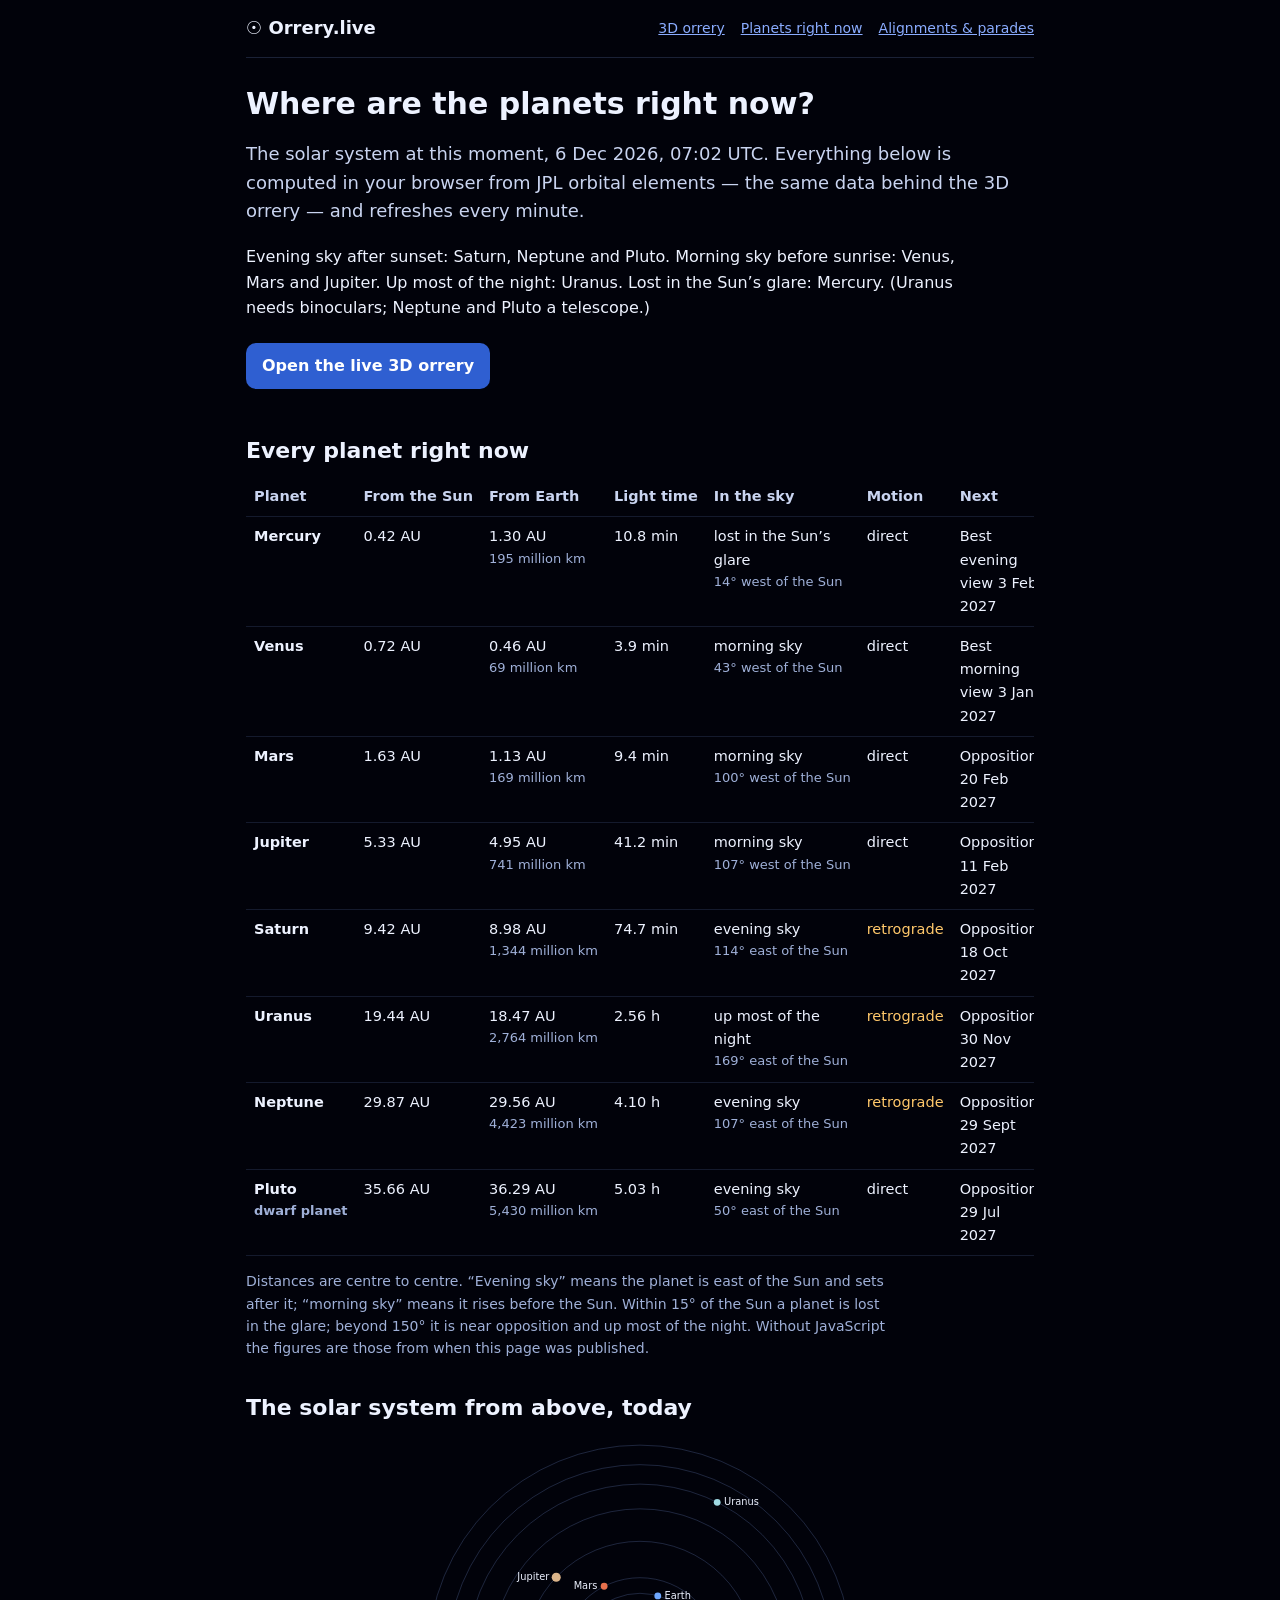
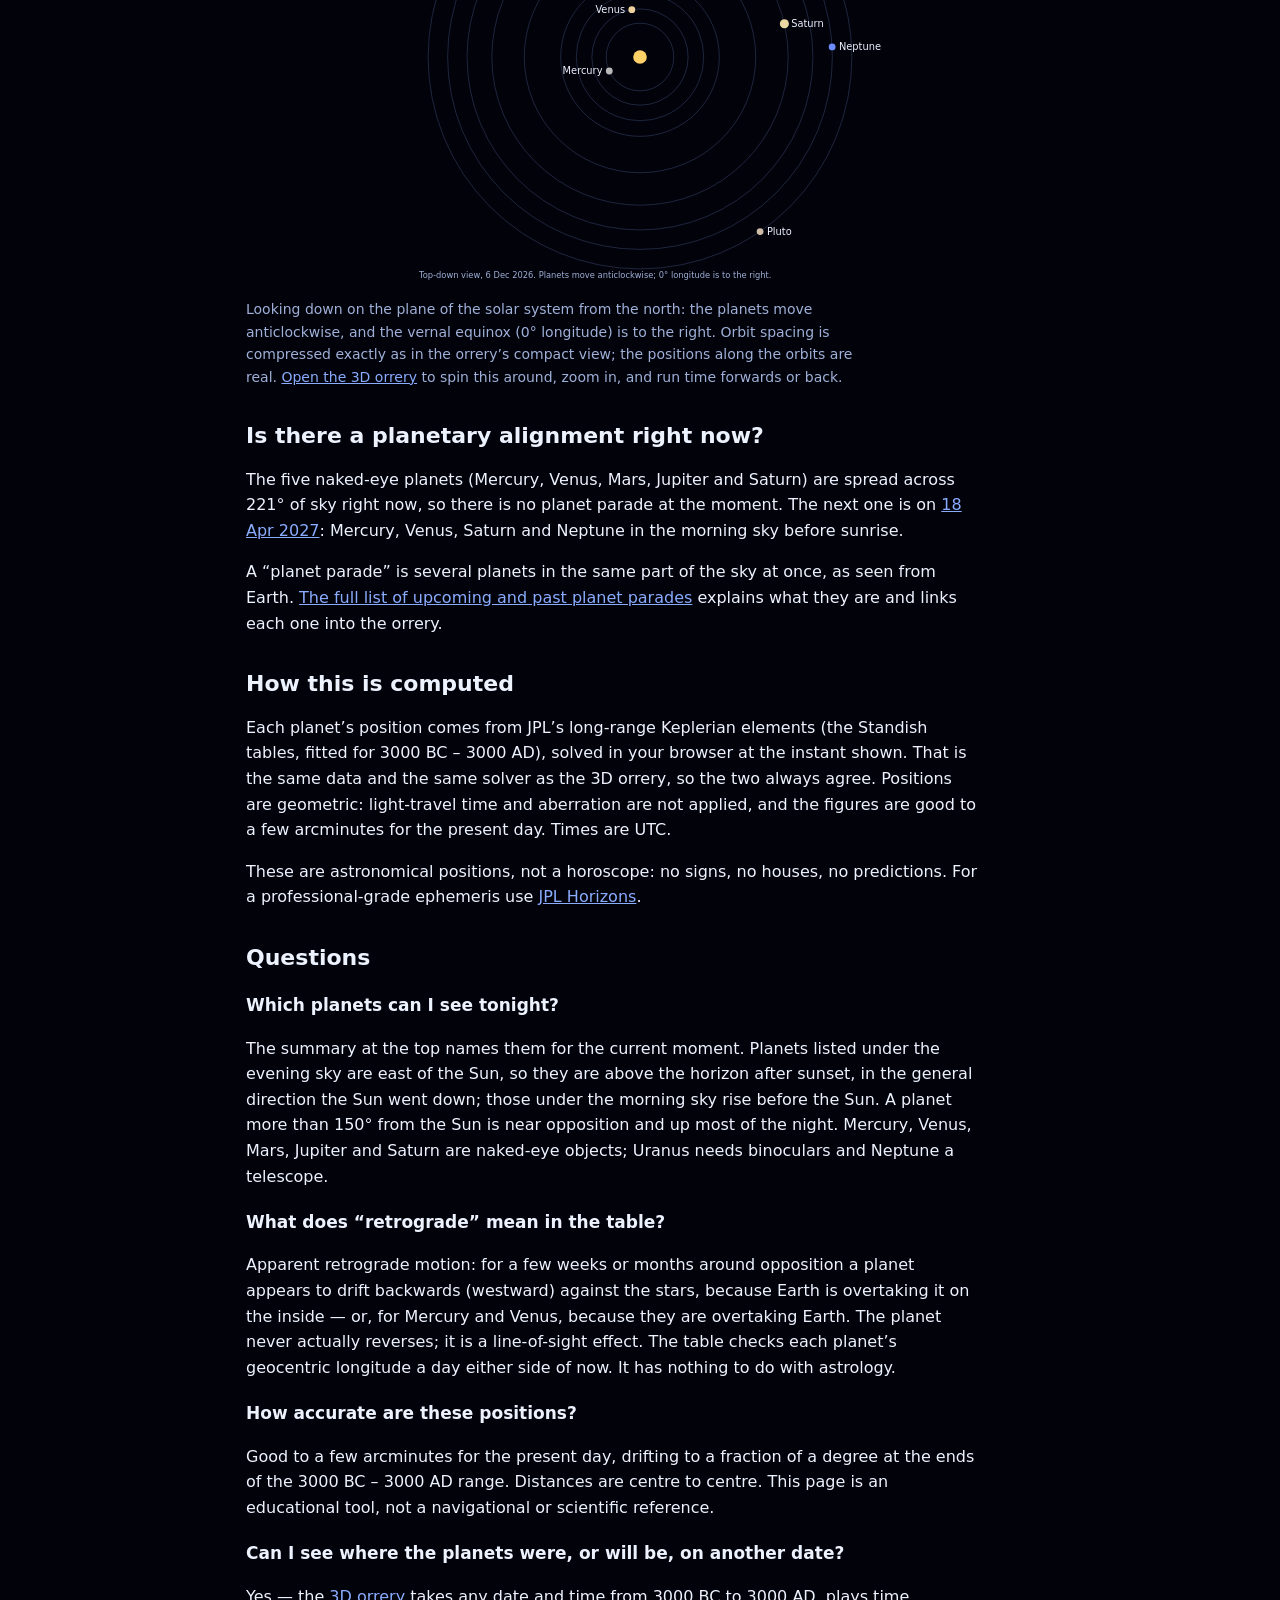
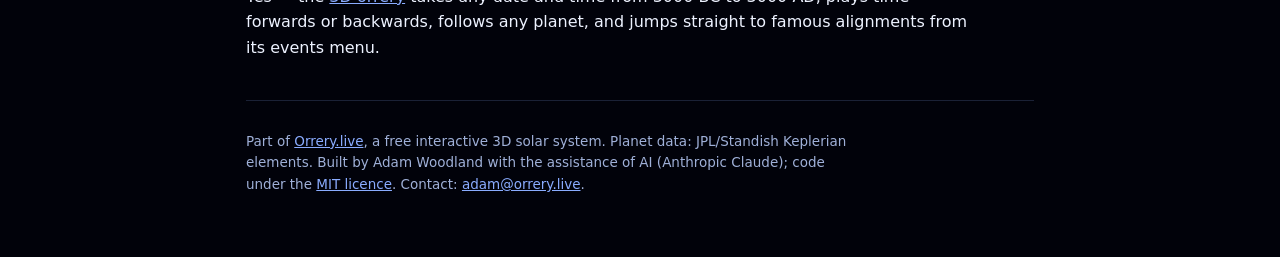
==== now/index.html @ 12f88e64 "Add guide pages: /now/ (planets right now) and /planetary-alignment/ Two crawlable text companions t" ====
<!DOCTYPE html>
<html lang="en">
<head>
<meta charset="UTF-8">
<meta name="viewport" content="width=device-width, initial-scale=1.0">
<title>Where are the planets right now? Live positions of every planet - Orrery.live</title>
<meta name="description" content="Live positions of all the planets right now: distance from the Sun and from Earth, light time, evening or morning sky, retrograde or not, and the next opposition or best viewing date - computed from JPL orbital data, with a top-down map of the solar system today.">
<meta name="robots" content="index, follow">
<meta name="author" content="Adam Woodland">
<meta name="theme-color" content="#01020a">
<link rel="canonical" href="https://orrery.live/now/">
<link rel="icon" href="/favicon.svg" type="image/svg+xml">
<link rel="apple-touch-icon" sizes="180x180" href="/apple-touch-icon.png">
<meta property="og:type" content="website">
<meta property="og:url" content="https://orrery.live/now/">
<meta property="og:title" content="Where are the planets right now? Live positions of every planet">
<meta property="og:description" content="Distance from the Sun and Earth, light time, evening or morning sky, retrograde or not, and the next opposition for every planet - live, from JPL orbital data.">
<meta property="og:site_name" content="Orrery.live">
<meta property="og:image" content="https://orrery.live/solar-system.svg">
<meta name="twitter:card" content="summary">
<meta name="twitter:title" content="Where are the planets right now?">
<meta name="twitter:description" content="Live positions of every planet: distances, light time, evening or morning sky, retrograde motion and the next opposition.">
<script type="application/ld+json">
{
  "@context": "https://schema.org",
  "@graph": [
    {
      "@type": "BreadcrumbList",
      "itemListElement": [
        { "@type": "ListItem", "position": 1, "name": "Orrery.live", "item": "https://orrery.live/" },
        { "@type": "ListItem", "position": 2, "name": "Where are the planets right now?", "item": "https://orrery.live/now/" }
      ]
    },
    {
      "@type": "WebPage",
      "@id": "https://orrery.live/now/",
      "url": "https://orrery.live/now/",
      "name": "Where are the planets right now? Live positions of every planet",
      "description": "Live positions of all the planets right now: distance from the Sun and from Earth, light time, evening or morning sky, retrograde or not, and the next opposition or best viewing date, computed from JPL orbital data.",
      "isPartOf": { "@type": "WebSite", "name": "Orrery.live", "url": "https://orrery.live/" },
      "author": { "@type": "Person", "name": "Adam Woodland" },
      "inLanguage": "en"
    },
    {
      "@type": "FAQPage",
      "mainEntity": [
        {
          "@type": "Question",
          "name": "Which planets can I see tonight?",
          "acceptedAnswer": { "@type": "Answer", "text": "The summary at the top of this page names them for the current moment. Planets listed under the evening sky are east of the Sun, so they are above the horizon after sunset, in the general direction the Sun went down; those under the morning sky rise before the Sun. A planet more than 150 degrees from the Sun is near opposition and up most of the night. Mercury, Venus, Mars, Jupiter and Saturn are naked-eye objects; Uranus needs binoculars and Neptune a telescope." }
        },
        {
          "@type": "Question",
          "name": "What does retrograde mean in the table?",
          "acceptedAnswer": { "@type": "Answer", "text": "Apparent retrograde motion: for a few weeks or months around opposition, a planet appears to drift backwards (westward) against the stars because Earth is overtaking it on the inside, or, for Mercury and Venus, because they are overtaking Earth. The planet never actually reverses; it is a line-of-sight effect. The table checks the planet's geocentric ecliptic longitude a day either side of now. It has nothing to do with astrology." }
        },
        {
          "@type": "Question",
          "name": "How accurate are these positions?",
          "acceptedAnswer": { "@type": "Answer", "text": "They are computed from JPL's long-range Keplerian elements (the Standish tables that cover 3000 BC to 3000 AD), the same data behind the 3D orrery, which are good to a few arcminutes for the present day. The figures are geometric positions at the moment shown (UTC): light-travel time and aberration are not applied, and distances are centre to centre. They are not a substitute for a professional ephemeris such as JPL Horizons, and they are not a horoscope." }
        },
        {
          "@type": "Question",
          "name": "Can I see where the planets were, or will be, on another date?",
          "acceptedAnswer": { "@type": "Answer", "text": "Yes. The 3D orrery at orrery.live lets you set any date and time from 3000 BC to 3000 AD, play time forwards or backwards, and follow any planet. Its Jump to a notable alignment menu also goes straight to famous planetary alignments and planet parades." }
        }
      ]
    }
  ]
}
</script>
<link rel="stylesheet" href="/guide.css">
</head>
<body>
<div class="wrap">
<header class="site">
	<a class="brand" href="/">☉ Orrery.live</a>
	<nav aria-label="Guides"><a href="/">3D orrery</a><a href="/now/" aria-current="page">Planets right now</a><a href="/planetary-alignment/">Alignments &amp; parades</a></nav>
</header>
<main>
	<h1>Where are the planets right now?</h1>
	<p class="lead">The solar system at this moment, <span id="stamp" class="now-stamp"><!-- snap:stamp -->23 Sept 2026, 21:37 UTC<!-- /snap:stamp --></span>. Everything below is computed in your browser from JPL orbital elements — the same data behind the 3D orrery — and refreshes every minute.</p>
	<p id="summary"><!-- snap:summary -->Evening sky after sunset: Mercury, Venus and Pluto. Morning sky before sunrise: Mars, Jupiter and Uranus. Up most of the night: Saturn and Neptune. Lost in the Sun’s glare: none. (Uranus needs binoculars; Neptune and Pluto a telescope.)<!-- /snap:summary --></p>
	<a class="cta" href="/">Open the live 3D orrery</a>

	<h2>Every planet right now</h2>
	<div class="tablewrap">
		<table class="stack">
			<thead>
				<tr><th scope="col">Planet</th><th scope="col">From the Sun</th><th scope="col">From Earth</th><th scope="col">Light time</th><th scope="col">In the sky</th><th scope="col">Motion</th><th scope="col">Next</th><th scope="col"></th></tr>
			</thead>
			<tbody id="planetRows"><!-- snap:rows --><tr><th scope="row">Mercury</th><td class="num" data-label="From the Sun">0.47 AU</td><td class="num" data-label="From Earth">1.26 AU<span class="sub">188 million km</span></td><td class="num" data-label="Light time">10.5 min</td><td data-label="In the sky">evening sky<span class="sub">20° east of the Sun</span></td><td data-label="Motion">direct</td><td class="next" data-label="Next">Best evening view 12 Oct 2026</td><td class="act"><a href="/?follow=Mercury" title="Open the 3D orrery following Mercury">3D view</a></td></tr><tr><th scope="row">Venus</th><td class="num" data-label="From the Sun">0.73 AU</td><td class="num" data-label="From Earth">0.39 AU<span class="sub">58 million km</span></td><td class="num" data-label="Light time">3.2 min</td><td data-label="In the sky">evening sky<span class="sub">36° east of the Sun</span></td><td data-label="Motion">direct</td><td class="next" data-label="Next">Best morning view 3 Jan 2027</td><td class="act"><a href="/?follow=Venus" title="Open the 3D orrery following Venus">3D view</a></td></tr><tr><th scope="row">Mars</th><td class="num" data-label="From the Sun">1.55 AU</td><td class="num" data-label="From Earth">1.71 AU<span class="sub">256 million km</span></td><td class="num" data-label="Light time">14.2 min</td><td data-label="In the sky">morning sky<span class="sub">63° west of the Sun</span></td><td data-label="Motion">direct</td><td class="next" data-label="Next">Opposition 20 Feb 2027</td><td class="act"><a href="/?follow=Mars" title="Open the 3D orrery following Mars">3D view</a></td></tr><tr><th scope="row">Jupiter</th><td class="num" data-label="From the Sun">5.30 AU</td><td class="num" data-label="From Earth">6.00 AU<span class="sub">897 million km</span></td><td class="num" data-label="Light time">49.9 min</td><td data-label="In the sky">morning sky<span class="sub">43° west of the Sun</span></td><td data-label="Motion">direct</td><td class="next" data-label="Next">Opposition 11 Feb 2027</td><td class="act"><a href="/?follow=Jupiter" title="Open the 3D orrery following Jupiter">3D view</a></td></tr><tr><th scope="row">Saturn</th><td class="num" data-label="From the Sun">9.44 AU</td><td class="num" data-label="From Earth">8.46 AU<span class="sub">1,265 million km</span></td><td class="num" data-label="Light time">70.3 min</td><td data-label="In the sky">up most of the night<span class="sub">169° west of the Sun</span></td><td class="retro" data-label="Motion">retrograde</td><td class="next" data-label="Next">Opposition 4 Oct 2026</td><td class="act"><a href="/?follow=Saturn" title="Open the 3D orrery following Saturn">3D view</a></td></tr><tr><th scope="row">Uranus</th><td class="num" data-label="From the Sun">19.45 AU</td><td class="num" data-label="From Earth">19.01 AU<span class="sub">2,843 million km</span></td><td class="num" data-label="Light time">2.63 h</td><td data-label="In the sky">morning sky<span class="sub">115° west of the Sun</span></td><td class="retro" data-label="Motion">retrograde</td><td class="next" data-label="Next">Opposition 26 Nov 2026</td><td class="act"><a href="/?follow=Uranus" title="Open the 3D orrery following Uranus">3D view</a></td></tr><tr><th scope="row">Neptune</th><td class="num" data-label="From the Sun">29.87 AU</td><td class="num" data-label="From Earth">28.87 AU<span class="sub">4,319 million km</span></td><td class="num" data-label="Light time">4.00 h</td><td data-label="In the sky">up most of the night<span class="sub">178° west of the Sun</span></td><td class="retro" data-label="Motion">retrograde</td><td class="next" data-label="Next">Opposition 26 Sept 2026</td><td class="act"><a href="/?follow=Neptune" title="Open the 3D orrery following Neptune">3D view</a></td></tr><tr><th scope="row">Pluto<span class="sub">dwarf planet</span></th><td class="num" data-label="From the Sun">35.61 AU</td><td class="num" data-label="From Earth">35.07 AU<span class="sub">5,246 million km</span></td><td class="num" data-label="Light time">4.86 h</td><td data-label="In the sky">evening sky<span class="sub">122° east of the Sun</span></td><td class="retro" data-label="Motion">retrograde</td><td class="next" data-label="Next">Opposition 29 Jul 2027</td><td class="act"><a href="/?follow=Pluto" title="Open the 3D orrery following Pluto">3D view</a></td></tr><!-- /snap:rows --></tbody>
		</table>
	</div>
	<p class="muted">Distances are centre to centre. “Evening sky” means the planet is east of the Sun and sets after it; “morning sky” means it rises before the Sun. Within 15° of the Sun a planet is lost in the glare; beyond 150° it is near opposition and up most of the night. Without JavaScript the figures are those from when this page was published.</p>

	<h2>The solar system from above, today</h2>
	<svg class="topdown" id="topdown" viewBox="-70 0 740 600" role="img" aria-labelledby="topdownTitle"><title id="topdownTitle">Top-down map of where the planets are today</title><!-- snap:map --><circle cx="300" cy="300" r="44.7" fill="none" stroke="rgba(138,172,255,0.28)"></circle><circle cx="300" cy="300" r="63.6" fill="none" stroke="rgba(138,172,255,0.28)"></circle><circle cx="300" cy="300" r="84.2" fill="none" stroke="rgba(138,172,255,0.28)"></circle><circle cx="300" cy="300" r="104.8" fill="none" stroke="rgba(138,172,255,0.28)"></circle><circle cx="300" cy="300" r="152.9" fill="none" stroke="rgba(138,172,255,0.28)"></circle><circle cx="300" cy="300" r="195.8" fill="none" stroke="rgba(138,172,255,0.28)"></circle><circle cx="300" cy="300" r="228.5" fill="none" stroke="rgba(138,172,255,0.28)"></circle><circle cx="300" cy="300" r="254.2" fill="none" stroke="rgba(138,172,255,0.28)"></circle><circle cx="300" cy="300" r="280.0" fill="none" stroke="rgba(138,172,255,0.28)"></circle><circle cx="300" cy="300" r="9" fill="#ffd166"></circle><circle cx="283.1" cy="341.3" r="4.5" fill="#b9b9b9"></circle><text x="274.1" y="345.3" font-size="13" fill="#edf2ff" text-anchor="end">Mercury</text><circle cx="360.5" cy="319.4" r="4.5" fill="#efd39f"></circle><text x="369.5" y="323.4" font-size="13" fill="#edf2ff" text-anchor="start">Venus</text><circle cx="384.2" cy="299.3" r="4.5" fill="#6fa8ff"></circle><text x="393.2" y="303.3" font-size="13" fill="#edf2ff" text-anchor="start">Earth</text><circle cx="315.1" cy="196.3" r="4.5" fill="#e8714d"></circle><text x="324.1" y="200.3" font-size="13" fill="#edf2ff" text-anchor="start">Mars</text><circle cx="200.6" cy="183.9" r="6" fill="#dbb48a"></circle><text x="191.6" y="187.9" font-size="13" fill="#edf2ff" text-anchor="end">Jupiter</text><circle cx="492.6" cy="264.4" r="6" fill="#ead7a4"></circle><text x="501.6" y="268.4" font-size="13" fill="#edf2ff" text-anchor="start">Saturn</text><circle cx="405.0" cy="97.1" r="4.5" fill="#9fd9e2"></circle><text x="414.0" y="101.1" font-size="13" fill="#edf2ff" text-anchor="start">Uranus</text><circle cx="554.0" cy="288.6" r="4.5" fill="#6d8dff"></circle><text x="563.0" y="292.6" font-size="13" fill="#edf2ff" text-anchor="start">Neptune</text><circle cx="457.4" cy="531.6" r="4.5" fill="#cdbcaa"></circle><text x="466.4" y="535.6" font-size="13" fill="#edf2ff" text-anchor="start">Pluto</text><text x="8" y="592" font-size="11" fill="#9fb0d8">Top-down view, 23 Sept 2026. Planets move anticlockwise; 0° longitude is to the right.</text><!-- /snap:map --></svg>
	<p class="muted">Looking down on the plane of the solar system from the north: the planets move anticlockwise, and the vernal equinox (0° longitude) is to the right. Orbit spacing is compressed exactly as in the orrery’s compact view; the positions along the orbits are real. <a href="/">Open the 3D orrery</a> to spin this around, zoom in, and run time forwards or back.</p>

	<h2>Is there a planetary alignment right now?</h2>
	<p id="parade"><!-- snap:parade --><span>The five naked-eye planets (Mercury, Venus, Mars, Jupiter and Saturn) are spread across 205° of sky right now, so there is no planet parade at the moment. <span>The next one is on <a href="/planetary-alignment/">14 Nov 2026</a>: Mercury, Venus, Mars and Jupiter in the morning sky before sunrise.</span></span><!-- /snap:parade --></p>
	<p>A “planet parade” is several planets in the same part of the sky at once, as seen from Earth. <a href="/planetary-alignment/">The full list of upcoming and past planet parades</a> explains what they are and links each one into the orrery.</p>

	<h2>How this is computed</h2>
	<p>Each planet’s position comes from JPL’s long-range Keplerian elements (the Standish tables, fitted for 3000 BC – 3000 AD), solved in your browser at the instant shown. That is the same data and the same solver as the 3D orrery, so the two always agree. Positions are geometric: light-travel time and aberration are not applied, and the figures are good to a few arcminutes for the present day. Times are UTC.</p>
	<p>These are astronomical positions, not a horoscope: no signs, no houses, no predictions. For a professional-grade ephemeris use <a href="https://ssd.jpl.nasa.gov/horizons/" rel="noopener">JPL Horizons</a>.</p>

	<section class="faq">
		<h2>Questions</h2>
		<h3>Which planets can I see tonight?</h3>
		<p>The summary at the top names them for the current moment. Planets listed under the evening sky are east of the Sun, so they are above the horizon after sunset, in the general direction the Sun went down; those under the morning sky rise before the Sun. A planet more than 150° from the Sun is near opposition and up most of the night. Mercury, Venus, Mars, Jupiter and Saturn are naked-eye objects; Uranus needs binoculars and Neptune a telescope.</p>
		<h3>What does “retrograde” mean in the table?</h3>
		<p>Apparent retrograde motion: for a few weeks or months around opposition a planet appears to drift backwards (westward) against the stars, because Earth is overtaking it on the inside — or, for Mercury and Venus, because they are overtaking Earth. The planet never actually reverses; it is a line-of-sight effect. The table checks each planet’s geocentric longitude a day either side of now. It has nothing to do with astrology.</p>
		<h3>How accurate are these positions?</h3>
		<p>Good to a few arcminutes for the present day, drifting to a fraction of a degree at the ends of the 3000 BC – 3000 AD range. Distances are centre to centre. This page is an educational tool, not a navigational or scientific reference.</p>
		<h3>Can I see where the planets were, or will be, on another date?</h3>
		<p>Yes — the <a href="/">3D orrery</a> takes any date and time from 3000 BC to 3000 AD, plays time forwards or backwards, follows any planet, and jumps straight to famous alignments from its events menu.</p>
	</section>
</main>
<footer class="site">
	<p>Part of <a href="/">Orrery.live</a>, a free interactive 3D solar system. Planet data: JPL/Standish Keplerian elements. Built by Adam Woodland with the assistance of AI (Anthropic Claude); code under the <a href="/LICENSE">MIT licence</a>. Contact: <a href="mailto:adam@orrery.live">adam@orrery.live</a>.</p>
</footer>
</div>
<script type="module" src="/guide-now.js"></script>
</body>
</html>
---- guide.css ----
/* Guide pages (/now/, /planetary-alignment/): plain text pages in the orrery's
   dark palette. Strict CSP — everything lives here, nothing inline. */
:root { color-scheme: dark; }
* { box-sizing: border-box; }
html { background: #01020a; }
body { margin: 0; background: #01020a; color: #edf2ff; font: 16px/1.6 -apple-system, "Segoe UI", system-ui, sans-serif; -webkit-text-size-adjust: 100%; }
a { color: #8aacff; }
a:hover { color: #b7cbff; }
.wrap { max-width: 820px; margin: 0 auto; padding: 0 16px 48px; }
header.site { display: flex; flex-wrap: wrap; align-items: center; justify-content: space-between; gap: 6px 16px; padding: 14px 0; border-bottom: 1px solid rgba(138, 172, 255, 0.18); }
.brand { font-weight: 700; text-decoration: none; color: #edf2ff; font-size: 18px; }
header.site nav { display: flex; flex-wrap: wrap; gap: 4px 16px; font-size: 14px; }
h1 { font-size: 30px; line-height: 1.2; margin: 28px 0 10px; }
h2 { font-size: 22px; line-height: 1.3; margin: 34px 0 8px; }
h3 { font-size: 17px; margin: 22px 0 6px; }
p, li { max-width: 72ch; }
.lead { font-size: 18px; color: #c9d4f0; }
.cta { display: inline-block; margin: 6px 0 14px; padding: 10px 16px; border-radius: 10px; background: #2f5fd1; color: #fff; text-decoration: none; font-weight: 600; }
.cta:hover { background: #3d6fe6; color: #fff; }
.card { background: rgba(4, 8, 18, 0.86); border: 1px solid rgba(138, 172, 255, 0.18); border-radius: 14px; padding: 14px 16px; margin: 16px 0; }
.card p:first-child { margin-top: 0; }
.card p:last-child { margin-bottom: 0; }
.tablewrap { overflow-x: auto; margin: 12px 0; }
table { border-collapse: collapse; width: 100%; font-size: 14.5px; }
caption { text-align: left; caption-side: bottom; padding: 8px 0; }
th, td { text-align: left; padding: 8px 8px; border-bottom: 1px solid rgba(138, 172, 255, 0.14); vertical-align: top; }
thead th { color: #c9d4f0; font-weight: 600; white-space: nowrap; }
tbody th { font-weight: 600; white-space: nowrap; }
td.num { font-variant-numeric: tabular-nums; white-space: nowrap; }
td.act a { white-space: nowrap; }
.sub { display: block; color: #9fb0d8; font-size: 13px; white-space: nowrap; }
table.stack { min-width: 720px; }
.muted { color: #9fb0d8; font-size: 14px; }
.retro { color: #ffc86b; }
.now-stamp { font-variant-numeric: tabular-nums; }
svg.topdown { width: 100%; height: auto; max-width: 560px; display: block; margin: 8px auto; }
svg.strip { width: 240px; height: 50px; display: block; }
.faq h3 { margin-top: 20px; }
.sources li { margin: 4px 0; }
footer.site { margin-top: 40px; padding-top: 16px; border-top: 1px solid rgba(138, 172, 255, 0.18); font-size: 13.5px; color: #9fb0d8; }
@media (max-width: 640px) {
	h1 { font-size: 24px; }
	h2 { font-size: 20px; }
	/* Wide tables become one block per row: "Label: value" lines. */
	table.stack { min-width: 0; font-size: 14.5px; }
	table.stack thead { display: none; }
	table.stack tr { display: block; padding: 10px 0; border-bottom: 1px solid rgba(138, 172, 255, 0.14); }
	table.stack th[scope=row] { display: block; padding: 0 0 3px; border: 0; font-size: 16px; }
	table.stack td { display: block; padding: 1px 0; border: 0; white-space: normal; }
	table.stack td[data-label]::before { content: attr(data-label) ": "; color: #9fb0d8; }
	table.stack .sub { display: inline; white-space: normal; }
	table.stack .sub::before { content: " · "; }
	table.stack td.stripcell { padding-top: 6px; }
	table.stack td.act { padding-top: 4px; }
}
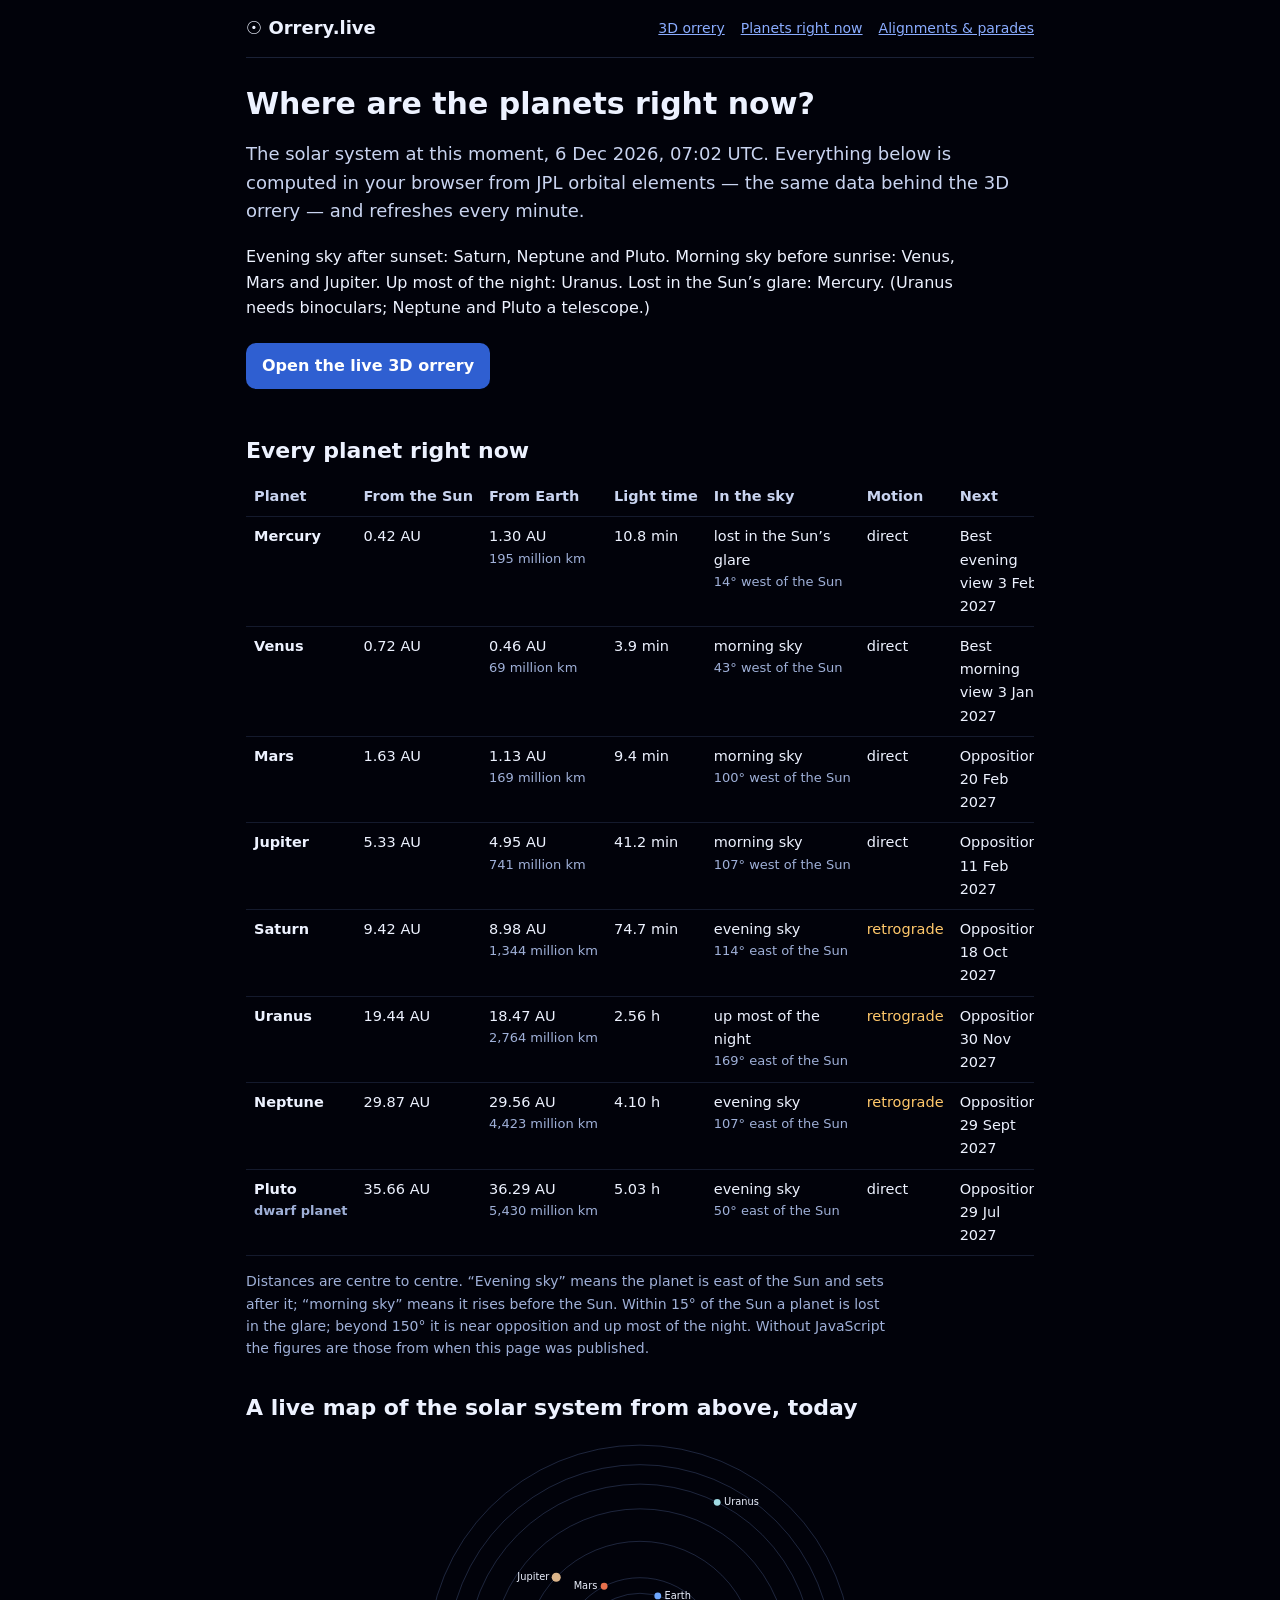
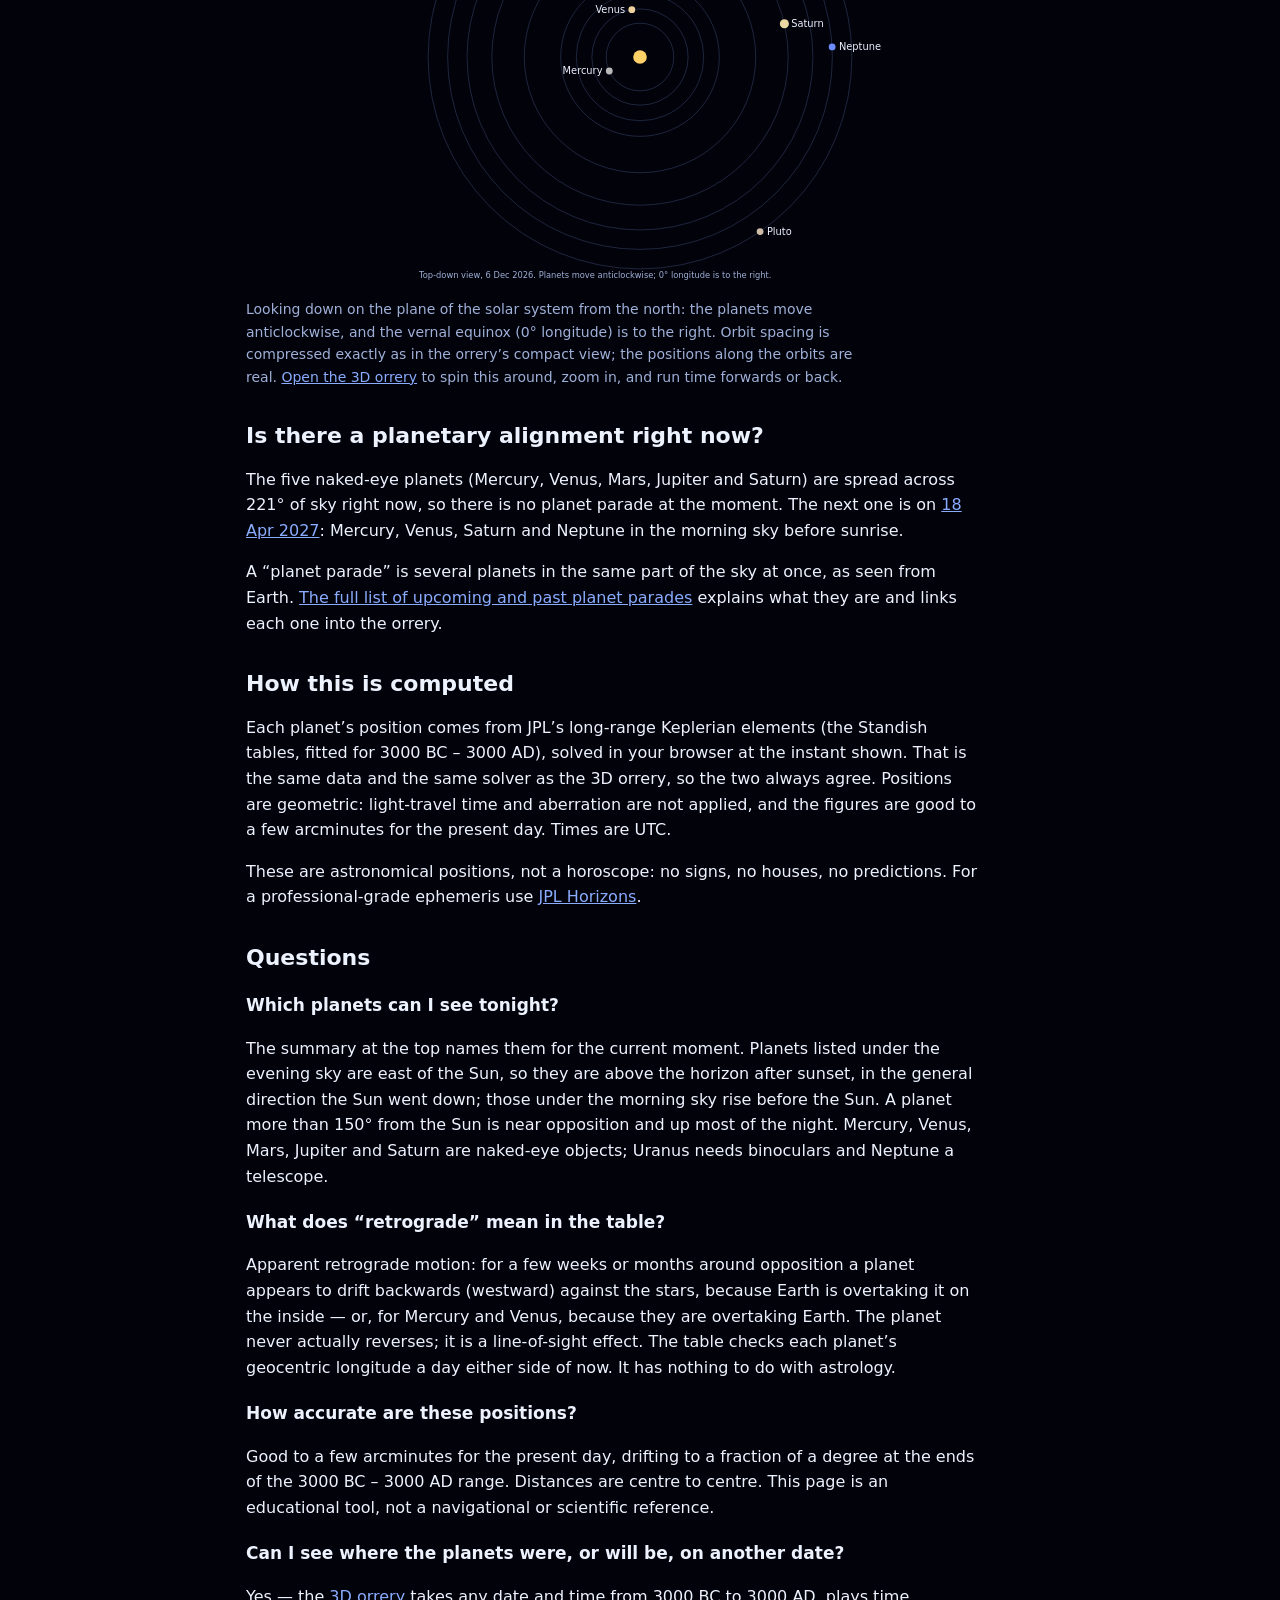
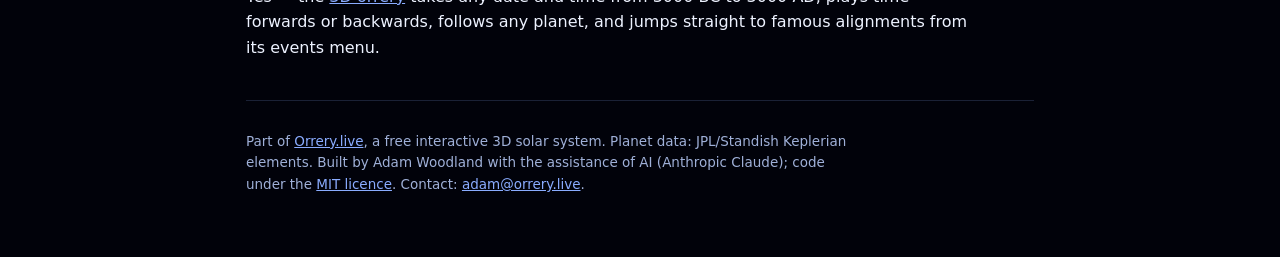
==== commit 7e2cf9f2: "Homepage copy: earn "solar system model" and "solar system map" Bing Webmaster data showed the site " ====
--- a/now/index.html
+++ b/now/index.html
@@ -79,7 +79,7 @@
 </header>
 <main>
 	<h1>Where are the planets right now?</h1>
-	<p class="lead">The solar system at this moment, <span id="stamp" class="now-stamp"><!-- snap:stamp -->23 Sept 2026, 21:37 UTC<!-- /snap:stamp --></span>. Everything below is computed in your browser from JPL orbital elements — the same data behind the 3D orrery — and refreshes every minute.</p>
+	<p class="lead">The solar system at this moment, <span id="stamp" class="now-stamp"><!-- snap:stamp -->24 Sept 2026, 09:53 UTC<!-- /snap:stamp --></span>. Everything below is computed in your browser from JPL orbital elements — the same data behind the 3D orrery — and refreshes every minute.</p>
 	<p id="summary"><!-- snap:summary -->Evening sky after sunset: Mercury, Venus and Pluto. Morning sky before sunrise: Mars, Jupiter and Uranus. Up most of the night: Saturn and Neptune. Lost in the Sun’s glare: none. (Uranus needs binoculars; Neptune and Pluto a telescope.)<!-- /snap:summary --></p>
 	<a class="cta" href="/">Open the live 3D orrery</a>
 
@@ -89,13 +89,13 @@
 			<thead>
 				<tr><th scope="col">Planet</th><th scope="col">From the Sun</th><th scope="col">From Earth</th><th scope="col">Light time</th><th scope="col">In the sky</th><th scope="col">Motion</th><th scope="col">Next</th><th scope="col"></th></tr>
 			</thead>
-			<tbody id="planetRows"><!-- snap:rows --><tr><th scope="row">Mercury</th><td class="num" data-label="From the Sun">0.47 AU</td><td class="num" data-label="From Earth">1.26 AU<span class="sub">188 million km</span></td><td class="num" data-label="Light time">10.5 min</td><td data-label="In the sky">evening sky<span class="sub">20° east of the Sun</span></td><td data-label="Motion">direct</td><td class="next" data-label="Next">Best evening view 12 Oct 2026</td><td class="act"><a href="/?follow=Mercury" title="Open the 3D orrery following Mercury">3D view</a></td></tr><tr><th scope="row">Venus</th><td class="num" data-label="From the Sun">0.73 AU</td><td class="num" data-label="From Earth">0.39 AU<span class="sub">58 million km</span></td><td class="num" data-label="Light time">3.2 min</td><td data-label="In the sky">evening sky<span class="sub">36° east of the Sun</span></td><td data-label="Motion">direct</td><td class="next" data-label="Next">Best morning view 3 Jan 2027</td><td class="act"><a href="/?follow=Venus" title="Open the 3D orrery following Venus">3D view</a></td></tr><tr><th scope="row">Mars</th><td class="num" data-label="From the Sun">1.55 AU</td><td class="num" data-label="From Earth">1.71 AU<span class="sub">256 million km</span></td><td class="num" data-label="Light time">14.2 min</td><td data-label="In the sky">morning sky<span class="sub">63° west of the Sun</span></td><td data-label="Motion">direct</td><td class="next" data-label="Next">Opposition 20 Feb 2027</td><td class="act"><a href="/?follow=Mars" title="Open the 3D orrery following Mars">3D view</a></td></tr><tr><th scope="row">Jupiter</th><td class="num" data-label="From the Sun">5.30 AU</td><td class="num" data-label="From Earth">6.00 AU<span class="sub">897 million km</span></td><td class="num" data-label="Light time">49.9 min</td><td data-label="In the sky">morning sky<span class="sub">43° west of the Sun</span></td><td data-label="Motion">direct</td><td class="next" data-label="Next">Opposition 11 Feb 2027</td><td class="act"><a href="/?follow=Jupiter" title="Open the 3D orrery following Jupiter">3D view</a></td></tr><tr><th scope="row">Saturn</th><td class="num" data-label="From the Sun">9.44 AU</td><td class="num" data-label="From Earth">8.46 AU<span class="sub">1,265 million km</span></td><td class="num" data-label="Light time">70.3 min</td><td data-label="In the sky">up most of the night<span class="sub">169° west of the Sun</span></td><td class="retro" data-label="Motion">retrograde</td><td class="next" data-label="Next">Opposition 4 Oct 2026</td><td class="act"><a href="/?follow=Saturn" title="Open the 3D orrery following Saturn">3D view</a></td></tr><tr><th scope="row">Uranus</th><td class="num" data-label="From the Sun">19.45 AU</td><td class="num" data-label="From Earth">19.01 AU<span class="sub">2,843 million km</span></td><td class="num" data-label="Light time">2.63 h</td><td data-label="In the sky">morning sky<span class="sub">115° west of the Sun</span></td><td class="retro" data-label="Motion">retrograde</td><td class="next" data-label="Next">Opposition 26 Nov 2026</td><td class="act"><a href="/?follow=Uranus" title="Open the 3D orrery following Uranus">3D view</a></td></tr><tr><th scope="row">Neptune</th><td class="num" data-label="From the Sun">29.87 AU</td><td class="num" data-label="From Earth">28.87 AU<span class="sub">4,319 million km</span></td><td class="num" data-label="Light time">4.00 h</td><td data-label="In the sky">up most of the night<span class="sub">178° west of the Sun</span></td><td class="retro" data-label="Motion">retrograde</td><td class="next" data-label="Next">Opposition 26 Sept 2026</td><td class="act"><a href="/?follow=Neptune" title="Open the 3D orrery following Neptune">3D view</a></td></tr><tr><th scope="row">Pluto<span class="sub">dwarf planet</span></th><td class="num" data-label="From the Sun">35.61 AU</td><td class="num" data-label="From Earth">35.07 AU<span class="sub">5,246 million km</span></td><td class="num" data-label="Light time">4.86 h</td><td data-label="In the sky">evening sky<span class="sub">122° east of the Sun</span></td><td class="retro" data-label="Motion">retrograde</td><td class="next" data-label="Next">Opposition 29 Jul 2027</td><td class="act"><a href="/?follow=Pluto" title="Open the 3D orrery following Pluto">3D view</a></td></tr><!-- /snap:rows --></tbody>
+			<tbody id="planetRows"><!-- snap:rows --><tr><th scope="row">Mercury</th><td class="num" data-label="From the Sun">0.47 AU</td><td class="num" data-label="From Earth">1.25 AU<span class="sub">187 million km</span></td><td class="num" data-label="Light time">10.4 min</td><td data-label="In the sky">evening sky<span class="sub">20° east of the Sun</span></td><td data-label="Motion">direct</td><td class="next" data-label="Next">Best evening view 12 Oct 2026</td><td class="act"><a href="/?follow=Mercury" title="Open the 3D orrery following Mercury">3D view</a></td></tr><tr><th scope="row">Venus</th><td class="num" data-label="From the Sun">0.73 AU</td><td class="num" data-label="From Earth">0.39 AU<span class="sub">58 million km</span></td><td class="num" data-label="Light time">3.2 min</td><td data-label="In the sky">evening sky<span class="sub">36° east of the Sun</span></td><td data-label="Motion">direct</td><td class="next" data-label="Next">Best morning view 3 Jan 2027</td><td class="act"><a href="/?follow=Venus" title="Open the 3D orrery following Venus">3D view</a></td></tr><tr><th scope="row">Mars</th><td class="num" data-label="From the Sun">1.55 AU</td><td class="num" data-label="From Earth">1.71 AU<span class="sub">256 million km</span></td><td class="num" data-label="Light time">14.2 min</td><td data-label="In the sky">morning sky<span class="sub">64° west of the Sun</span></td><td data-label="Motion">direct</td><td class="next" data-label="Next">Opposition 20 Feb 2027</td><td class="act"><a href="/?follow=Mars" title="Open the 3D orrery following Mars">3D view</a></td></tr><tr><th scope="row">Jupiter</th><td class="num" data-label="From the Sun">5.30 AU</td><td class="num" data-label="From Earth">5.99 AU<span class="sub">897 million km</span></td><td class="num" data-label="Light time">49.8 min</td><td data-label="In the sky">morning sky<span class="sub">43° west of the Sun</span></td><td data-label="Motion">direct</td><td class="next" data-label="Next">Opposition 11 Feb 2027</td><td class="act"><a href="/?follow=Jupiter" title="Open the 3D orrery following Jupiter">3D view</a></td></tr><tr><th scope="row">Saturn</th><td class="num" data-label="From the Sun">9.44 AU</td><td class="num" data-label="From Earth">8.46 AU<span class="sub">1,265 million km</span></td><td class="num" data-label="Light time">70.3 min</td><td data-label="In the sky">up most of the night<span class="sub">169° west of the Sun</span></td><td class="retro" data-label="Motion">retrograde</td><td class="next" data-label="Next">Opposition 4 Oct 2026</td><td class="act"><a href="/?follow=Saturn" title="Open the 3D orrery following Saturn">3D view</a></td></tr><tr><th scope="row">Uranus</th><td class="num" data-label="From the Sun">19.45 AU</td><td class="num" data-label="From Earth">19.00 AU<span class="sub">2,842 million km</span></td><td class="num" data-label="Light time">2.63 h</td><td data-label="In the sky">morning sky<span class="sub">116° west of the Sun</span></td><td class="retro" data-label="Motion">retrograde</td><td class="next" data-label="Next">Opposition 26 Nov 2026</td><td class="act"><a href="/?follow=Uranus" title="Open the 3D orrery following Uranus">3D view</a></td></tr><tr><th scope="row">Neptune</th><td class="num" data-label="From the Sun">29.87 AU</td><td class="num" data-label="From Earth">28.87 AU<span class="sub">4,319 million km</span></td><td class="num" data-label="Light time">4.00 h</td><td data-label="In the sky">up most of the night<span class="sub">178° west of the Sun</span></td><td class="retro" data-label="Motion">retrograde</td><td class="next" data-label="Next">Opposition 26 Sept 2026</td><td class="act"><a href="/?follow=Neptune" title="Open the 3D orrery following Neptune">3D view</a></td></tr><tr><th scope="row">Pluto<span class="sub">dwarf planet</span></th><td class="num" data-label="From the Sun">35.61 AU</td><td class="num" data-label="From Earth">35.08 AU<span class="sub">5,247 million km</span></td><td class="num" data-label="Light time">4.86 h</td><td data-label="In the sky">evening sky<span class="sub">122° east of the Sun</span></td><td class="retro" data-label="Motion">retrograde</td><td class="next" data-label="Next">Opposition 29 Jul 2027</td><td class="act"><a href="/?follow=Pluto" title="Open the 3D orrery following Pluto">3D view</a></td></tr><!-- /snap:rows --></tbody>
 		</table>
 	</div>
 	<p class="muted">Distances are centre to centre. “Evening sky” means the planet is east of the Sun and sets after it; “morning sky” means it rises before the Sun. Within 15° of the Sun a planet is lost in the glare; beyond 150° it is near opposition and up most of the night. Without JavaScript the figures are those from when this page was published.</p>
 
-	<h2>The solar system from above, today</h2>
-	<svg class="topdown" id="topdown" viewBox="-70 0 740 600" role="img" aria-labelledby="topdownTitle"><title id="topdownTitle">Top-down map of where the planets are today</title><!-- snap:map --><circle cx="300" cy="300" r="44.7" fill="none" stroke="rgba(138,172,255,0.28)"></circle><circle cx="300" cy="300" r="63.6" fill="none" stroke="rgba(138,172,255,0.28)"></circle><circle cx="300" cy="300" r="84.2" fill="none" stroke="rgba(138,172,255,0.28)"></circle><circle cx="300" cy="300" r="104.8" fill="none" stroke="rgba(138,172,255,0.28)"></circle><circle cx="300" cy="300" r="152.9" fill="none" stroke="rgba(138,172,255,0.28)"></circle><circle cx="300" cy="300" r="195.8" fill="none" stroke="rgba(138,172,255,0.28)"></circle><circle cx="300" cy="300" r="228.5" fill="none" stroke="rgba(138,172,255,0.28)"></circle><circle cx="300" cy="300" r="254.2" fill="none" stroke="rgba(138,172,255,0.28)"></circle><circle cx="300" cy="300" r="280.0" fill="none" stroke="rgba(138,172,255,0.28)"></circle><circle cx="300" cy="300" r="9" fill="#ffd166"></circle><circle cx="283.1" cy="341.3" r="4.5" fill="#b9b9b9"></circle><text x="274.1" y="345.3" font-size="13" fill="#edf2ff" text-anchor="end">Mercury</text><circle cx="360.5" cy="319.4" r="4.5" fill="#efd39f"></circle><text x="369.5" y="323.4" font-size="13" fill="#edf2ff" text-anchor="start">Venus</text><circle cx="384.2" cy="299.3" r="4.5" fill="#6fa8ff"></circle><text x="393.2" y="303.3" font-size="13" fill="#edf2ff" text-anchor="start">Earth</text><circle cx="315.1" cy="196.3" r="4.5" fill="#e8714d"></circle><text x="324.1" y="200.3" font-size="13" fill="#edf2ff" text-anchor="start">Mars</text><circle cx="200.6" cy="183.9" r="6" fill="#dbb48a"></circle><text x="191.6" y="187.9" font-size="13" fill="#edf2ff" text-anchor="end">Jupiter</text><circle cx="492.6" cy="264.4" r="6" fill="#ead7a4"></circle><text x="501.6" y="268.4" font-size="13" fill="#edf2ff" text-anchor="start">Saturn</text><circle cx="405.0" cy="97.1" r="4.5" fill="#9fd9e2"></circle><text x="414.0" y="101.1" font-size="13" fill="#edf2ff" text-anchor="start">Uranus</text><circle cx="554.0" cy="288.6" r="4.5" fill="#6d8dff"></circle><text x="563.0" y="292.6" font-size="13" fill="#edf2ff" text-anchor="start">Neptune</text><circle cx="457.4" cy="531.6" r="4.5" fill="#cdbcaa"></circle><text x="466.4" y="535.6" font-size="13" fill="#edf2ff" text-anchor="start">Pluto</text><text x="8" y="592" font-size="11" fill="#9fb0d8">Top-down view, 23 Sept 2026. Planets move anticlockwise; 0° longitude is to the right.</text><!-- /snap:map --></svg>
+	<h2>A live map of the solar system from above, today</h2>
+	<svg class="topdown" id="topdown" viewBox="-70 0 740 600" role="img" aria-labelledby="topdownTitle"><title id="topdownTitle">Top-down map of where the planets are today</title><!-- snap:map --><circle cx="300" cy="300" r="44.7" fill="none" stroke="rgba(138,172,255,0.28)"></circle><circle cx="300" cy="300" r="63.6" fill="none" stroke="rgba(138,172,255,0.28)"></circle><circle cx="300" cy="300" r="84.2" fill="none" stroke="rgba(138,172,255,0.28)"></circle><circle cx="300" cy="300" r="104.8" fill="none" stroke="rgba(138,172,255,0.28)"></circle><circle cx="300" cy="300" r="152.9" fill="none" stroke="rgba(138,172,255,0.28)"></circle><circle cx="300" cy="300" r="195.8" fill="none" stroke="rgba(138,172,255,0.28)"></circle><circle cx="300" cy="300" r="228.5" fill="none" stroke="rgba(138,172,255,0.28)"></circle><circle cx="300" cy="300" r="254.2" fill="none" stroke="rgba(138,172,255,0.28)"></circle><circle cx="300" cy="300" r="280.0" fill="none" stroke="rgba(138,172,255,0.28)"></circle><circle cx="300" cy="300" r="9" fill="#ffd166"></circle><circle cx="284.1" cy="341.7" r="4.5" fill="#b9b9b9"></circle><text x="275.1" y="345.7" font-size="13" fill="#edf2ff" text-anchor="end">Mercury</text><circle cx="360.8" cy="318.6" r="4.5" fill="#efd39f"></circle><text x="369.8" y="322.6" font-size="13" fill="#edf2ff" text-anchor="start">Venus</text><circle cx="384.2" cy="298.5" r="4.5" fill="#6fa8ff"></circle><text x="393.2" y="302.5" font-size="13" fill="#edf2ff" text-anchor="start">Earth</text><circle cx="314.6" cy="196.2" r="4.5" fill="#e8714d"></circle><text x="323.6" y="200.2" font-size="13" fill="#edf2ff" text-anchor="start">Mars</text><circle cx="200.5" cy="183.9" r="6" fill="#dbb48a"></circle><text x="191.5" y="187.9" font-size="13" fill="#edf2ff" text-anchor="end">Jupiter</text><circle cx="492.6" cy="264.3" r="6" fill="#ead7a4"></circle><text x="501.6" y="268.3" font-size="13" fill="#edf2ff" text-anchor="start">Saturn</text><circle cx="404.9" cy="97.1" r="4.5" fill="#9fd9e2"></circle><text x="413.9" y="101.1" font-size="13" fill="#edf2ff" text-anchor="start">Uranus</text><circle cx="554.0" cy="288.6" r="4.5" fill="#6d8dff"></circle><text x="563.0" y="292.6" font-size="13" fill="#edf2ff" text-anchor="start">Neptune</text><circle cx="457.4" cy="531.6" r="4.5" fill="#cdbcaa"></circle><text x="466.4" y="535.6" font-size="13" fill="#edf2ff" text-anchor="start">Pluto</text><text x="8" y="592" font-size="11" fill="#9fb0d8">Top-down view, 24 Sept 2026. Planets move anticlockwise; 0° longitude is to the right.</text><!-- /snap:map --></svg>
 	<p class="muted">Looking down on the plane of the solar system from the north: the planets move anticlockwise, and the vernal equinox (0° longitude) is to the right. Orbit spacing is compressed exactly as in the orrery’s compact view; the positions along the orbits are real. <a href="/">Open the 3D orrery</a> to spin this around, zoom in, and run time forwards or back.</p>
 
 	<h2>Is there a planetary alignment right now?</h2>
